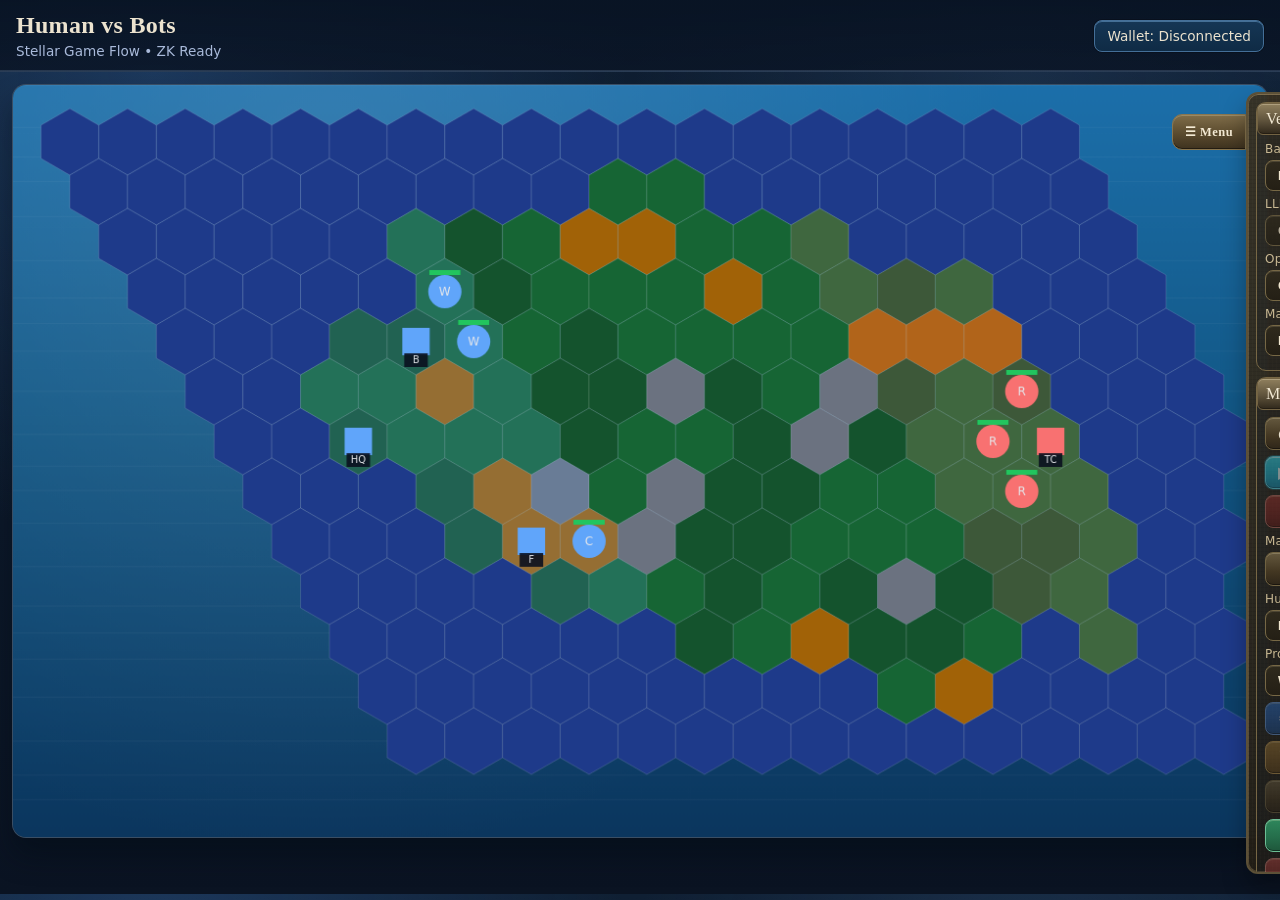
==== demo/human-vs-bots/index.html @ 80f73990 "Clean up unused Zemeroth demo assets" ====
<!doctype html>
<html lang="en">
<head>
    <meta charset="UTF-8">
    <meta name="viewport" content="width=device-width, initial-scale=1.0">
    <title>Human vs Bots</title>
    <link rel="stylesheet" href="./styles.css">
</head>
<body>
    <header class="topbar">
        <div>
            <h1>Human vs Bots</h1>
            <p class="subtitle">Stellar Game Flow • ZK Ready</p>
        </div>
        <div class="badge" id="walletState">Wallet: Disconnected</div>
    </header>

    <main class="layout">
        <section class="arena-wrap">
            <canvas id="arena" width="1280" height="768"></canvas>
            <div class="overlay" id="resultBanner"></div>
        </section>

        <aside class="panel-drawer" id="panelDrawer">
            <button class="drawer-toggle" id="btnTogglePanel" type="button">☰ Menu</button>
            <div class="panel">
                <details class="menu-group" open>
                    <summary>Versus Setup</summary>
                    <div class="group-body">
                        <label class="field-label" for="modeSelect">Battle Mode</label>
                        <select id="modeSelect">
                            <option value="human-vs-llm" selected>Human vs LLM</option>
                            <option value="llm-vs-llm">LLM vs LLM</option>
                        </select>

                        <label class="field-label" for="llmHumanSelect">LLM A (for LLM vs LLM)</label>
                        <select id="llmHumanSelect">
                            <option value="claude-3-5-sonnet">Claude 3.5 Sonnet (Hard)</option>
                            <option value="claude-3-opus">Claude 3 Opus (Very Hard)</option>
                            <option value="clawbot-v2">Clawbot v2 (Medium)</option>
                            <option value="gpt-4o">OpenAI GPT-4o (Hard)</option>
                            <option value="gpt-4.1-mini">OpenAI GPT-4.1 mini (Medium)</option>
                            <option value="o1-mini">OpenAI o1-mini (Very Hard)</option>
                        </select>

                        <label class="field-label" for="aiSelect">Opponent LLM</label>
                        <select id="aiSelect">
                            <option value="claude-3-5-sonnet" selected>Claude 3.5 Sonnet (Hard)</option>
                            <option value="claude-3-opus">Claude 3 Opus (Very Hard)</option>
                            <option value="clawbot-v2">Clawbot v2 (Medium)</option>
                            <option value="gpt-4o">OpenAI GPT-4o (Hard)</option>
                            <option value="gpt-4.1-mini">OpenAI GPT-4.1 mini (Medium)</option>
                            <option value="o1-mini">OpenAI o1-mini (Very Hard)</option>
                        </select>
                        <label class="field-label" for="difficultySelect">Map Difficulty</label>
                        <select id="difficultySelect">
                            <option value="easy">Easy</option>
                            <option value="normal" selected>Normal</option>
                            <option value="hard">Hard</option>
                        </select>
                    </div>
                </details>

                <details class="menu-group" open>
                    <summary>Match Control</summary>
                    <div class="group-body">
                        <button id="btnConnect" class="action-wallet">Connect Wallet</button>
                        <button id="btnStart" class="action-start">Start Game</button>
                        <button id="btnEndTurn" class="action-end">End Turn</button>

                        <label class="field-label">Map Zoom</label>
                        <div class="zoom-row">
                            <button id="btnZoomOut" type="button" class="zoom-btn">−</button>
                            <button id="btnZoomReset" type="button" class="zoom-btn">100%</button>
                            <button id="btnZoomIn" type="button" class="zoom-btn">+</button>
                        </div>

                        <label class="field-label" for="buildingSelect">Human Building</label>
                        <select id="buildingSelect">
                            <option value="barracks">Barracks (Warrior)</option>
                            <option value="factory">Factory (Car)</option>
                        </select>
                        <label class="field-label" for="produceSelect">Produce Unit</label>
                        <select id="produceSelect">
                            <option value="warrior">Warrior</option>
                            <option value="car">Car</option>
                        </select>
                        <button id="btnProduce" class="action-produce">Produce Unit</button>
                        <button id="btnConquer" class="action-conquer">Conquer Tile (uses selected unit action)</button>
                        <button id="btnProof">Generate ZK Proof</button>
                        <button id="btnExportProofs">Export Proofs JSON</button>
                        <button id="btnEnd" class="action-end">End Game</button>
                        <button id="btnReset">Reset Arena</button>

                        <div class="contract-box">
                            <span>Testnet Hub Contract</span>
                            <code>CB4VZAT2U3UC6XFK3N23SKRF2NDCMP3QHJYMCHHFMZO7MRQO6DQ2EMYG</code>
                        </div>
                    </div>
                </details>

                <details class="menu-group" open>
                    <summary>Match Stats</summary>
                    <div class="group-body">
                        <div class="stats">
                            <div><span>Battle Mode</span><strong id="selectedMode">Human vs LLM</strong></div>
                            <div><span>LLM A</span><strong id="selectedHumanModel">Claude 3.5 Sonnet</strong></div>
                            <div><span>Opponent LLM</span><strong id="selectedAI">Claude 3.5 Sonnet</strong></div>
                            <div><span>Map Difficulty</span><strong id="selectedDifficulty">normal</strong></div>
                            <div><span>Humans</span><strong id="humansCount">0</strong></div>
                            <div><span>Bots</span><strong id="botsCount">0</strong></div>
                            <div><span>Turn</span><strong id="turnCount">0</strong></div>
                            <div><span>Phase</span><strong id="phaseState">player</strong></div>
                            <div><span>Human Territory</span><strong id="humanTerritory">0</strong></div>
                            <div><span>Bot Territory</span><strong id="botTerritory">0</strong></div>
                            <div><span>Proofs</span><strong id="proofCount">0</strong></div>
                            <div><span>Match</span><strong id="matchState">Idle</strong></div>
                        </div>
                    </div>
                </details>

                <details class="menu-group" open>
                    <summary>Event Log</summary>
                    <div class="group-body">
                        <div id="log" class="log"></div>
                    </div>
                </details>

                <details class="menu-group" open>
                    <summary>Quickstart Flow</summary>
                    <div class="group-body">
                        <div class="flow">
                            <div><span>1</span><strong>setup</strong><small id="stepSetup">ready</small></div>
                            <div><span>2</span><strong>create human-vs-bots</strong><small id="stepCreate">ready</small></div>
                            <div><span>3</span><strong>dev:game human-vs-bots</strong><small id="stepDev">running</small></div>
                        </div>
                    </div>
                </details>
            </div>
        </aside>
    </main>

    <script type="module" src="./game.js"></script>
</body>
</html>
---- demo/human-vs-bots/styles.css ----
:root {
  --bg: #0a1322;
  --bg2: #0f1f33;
  --panel: #252114;
  --panel-soft: #2f2918;
  --line: #5c5037;
  --text: #ece3cf;
  --muted: #c8b893;
  --human: #6db8ff;
  --bot: #ff8f86;
  --ok: #62d28f;
  --danger: #b44e44;
  --stone-hi: #8f7f5d;
  --stone-mid: #5f533c;
  --stone-lo: #30281b;
}
* { box-sizing: border-box; }
body {
  margin: 0;
  background:
    radial-gradient(circle at 12% 8%, rgba(54, 106, 173, 0.35), transparent 34%),
    radial-gradient(circle at 80% 10%, rgba(67, 106, 156, 0.22), transparent 30%),
    linear-gradient(180deg, var(--bg2), var(--bg));
  color: var(--text);
  font-family: "Trebuchet MS", "Segoe UI", system-ui, sans-serif;
}
.topbar {
  display: flex;
  justify-content: space-between;
  align-items: center;
  border-bottom: 1px solid rgba(107, 138, 179, 0.35);
  padding: 12px 16px;
  background: linear-gradient(180deg, rgba(8, 19, 35, 0.95), rgba(10, 21, 38, 0.88));
  box-shadow: inset 0 -1px 0 rgba(160, 195, 239, 0.18);
}
.topbar h1 {
  margin: 0;
  font-size: 1.5rem;
  font-family: Georgia, "Times New Roman", serif;
  letter-spacing: .3px;
}
.subtitle {
  margin: 4px 0 0;
  color: #a9bada;
  font-size: .85rem;
}
.badge {
  border: 1px solid #446f98;
  background: linear-gradient(180deg, #153655, #0f2b45);
  padding: 7px 12px;
  border-radius: 8px;
  font-size: .85rem;
  box-shadow: inset 0 1px 0 rgba(124, 180, 229, .45), 0 0 0 1px rgba(0, 0, 0, .25);
}
.layout {
  position: relative;
  display: block;
  padding: 12px;
  min-height: calc(100vh - 78px);
}
.arena-wrap {
  position: relative;
  border: 1px solid rgba(120, 144, 170, .45);
  border-radius: 14px;
  overflow: hidden;
  background: #08172a;
  min-height: 72vh;
  display: grid;
  place-items: center;
  box-shadow:
    0 18px 28px rgba(2, 10, 20, .45),
    inset 0 0 0 1px rgba(176, 208, 242, .16),
    inset 0 14px 35px rgba(39, 86, 141, .16);
}

.panel-drawer {
  position: absolute;
  top: 20px;
  right: 0;
  width: 338px;
  max-width: calc(100vw - 20px);
  transform: translateX(calc(100% - 34px));
  transition: transform .24s ease;
  z-index: 8;
  pointer-events: none;
}

.panel-drawer.open {
  transform: translateX(0);
}

.panel-drawer .panel,
.panel-drawer .drawer-toggle {
  pointer-events: auto;
}

.drawer-toggle {
  position: absolute;
  top: 22px;
  left: -74px;
  width: 74px;
  border-radius: 10px 0 0 10px;
  background: linear-gradient(180deg, #7f6d49, #59492d 58%, #3e321f);
  border: 1px solid #89764f;
  color: #f4ead4;
  font-size: .78rem;
  font-family: Georgia, "Times New Roman", serif;
  letter-spacing: .5px;
  padding: 9px 6px;
}

#arena {
  width: 100%;
  height: auto;
  aspect-ratio: 1280 / 768;
  display: block;
  object-fit: contain;
}
.overlay {
  position: absolute;
  inset: 0;
  display: none;
  place-items: center;
  font-size: 2rem;
  font-weight: 800;
  background: rgba(0, 0, 0, 0.5);
}
.overlay.show { display: grid; }
.panel {
  position: relative;
  isolation: isolate;
  border: 2px solid var(--line);
  border-radius: 12px;
  padding: 8px;
  max-height: calc(100vh - 118px);
  overflow: auto;
  background:
    linear-gradient(180deg, rgba(56, 48, 33, .95), rgba(36, 31, 22, .95)),
    repeating-linear-gradient(45deg, rgba(255, 255, 255, .03), rgba(255, 255, 255, .03) 2px, rgba(0, 0, 0, 0) 2px, rgba(0, 0, 0, 0) 5px);
  box-shadow:
    inset 0 0 0 1px rgba(176, 149, 105, .35),
    inset 0 1px 0 rgba(223, 201, 150, .24),
    0 14px 24px rgba(0, 0, 0, .32);
}

.panel::before {
  content: '';
  position: absolute;
  inset: 0;
  pointer-events: none;
  z-index: 0;
  background:
    repeating-linear-gradient(0deg, rgba(0, 0, 0, .16) 0 1px, transparent 1px 4px),
    repeating-linear-gradient(90deg, rgba(255, 230, 184, .05) 0 1px, transparent 1px 4px);
  opacity: .35;
}

.panel > * {
  position: relative;
  z-index: 1;
}

.menu-group {
  margin: 0 0 6px;
  border: 1px solid #776745;
  border-radius: 10px;
  background: rgba(17, 24, 38, 0.22);
}

.menu-group > summary {
  list-style: none;
  border: 1px solid #736343;
  border-radius: 6px;
  padding: 6px 8px;
  margin: 0;
  font-family: Georgia, "Times New Roman", serif;
  letter-spacing: .2px;
  color: #f1e8d3;
  background: linear-gradient(180deg, var(--stone-hi), var(--stone-mid) 55%, var(--stone-lo));
  box-shadow: inset 0 1px 0 rgba(255, 245, 213, .28), inset 0 -1px 0 rgba(15, 11, 5, .4);
  cursor: pointer;
}

.menu-group > summary::-webkit-details-marker {
  display: none;
}

.menu-group > summary::after {
  content: '▾';
  float: right;
  opacity: .9;
}

.menu-group:not([open]) > summary::after {
  content: '▸';
}

.group-body {
  padding: 7px 8px 8px;
}

.zoom-row {
  display: grid;
  grid-template-columns: 1fr 1.2fr 1fr;
  gap: 6px;
  margin-bottom: 6px;
}

.zoom-btn {
  margin-bottom: 0;
  min-height: 34px;
  padding: 6px;
  font-size: .88rem;
}

.flow {
  border: 1px solid #6f5f43;
  border-radius: 8px;
  overflow: hidden;
  margin-bottom: 0;
  background: linear-gradient(180deg, rgba(22, 34, 56, .88), rgba(13, 24, 41, .9));
}
.flow > div {
  display: grid;
  grid-template-columns: 24px 1fr auto;
  align-items: center;
  gap: 8px;
  border-bottom: 1px solid rgba(95, 123, 156, .34);
  padding: 5px 7px;
}
.flow > div:last-child { border-bottom: 0; }
.flow span {
  width: 20px;
  height: 20px;
  border-radius: 4px;
  background: linear-gradient(180deg, #1a324f, #10253f);
  border: 1px solid #446790;
  display: inline-grid;
  place-items: center;
  font-size: .75rem;
}
.flow strong { font-size: .83rem; }
.flow small { color: var(--ok); font-size: .7rem; }

.field-label {
  display: block;
  color: var(--muted);
  font-size: .75rem;
  margin-bottom: 4px;
  letter-spacing: .2px;
}

select {
  width: 100%;
  border: 1px solid #776845;
  background: linear-gradient(180deg, #2f2a1d, #241f15);
  color: #f0e6cf;
  border-radius: 8px;
  padding: 6px 8px;
  font-weight: 600;
  margin-bottom: 6px;
  font-size: .8rem;
  box-shadow: inset 0 1px 0 rgba(244, 224, 178, .15);
}

button {
  width: 100%;
  margin-bottom: 6px;
  border: 1px solid #706241;
  background: linear-gradient(180deg, #64583e, #433722 58%, #2f2619);
  color: #f0e7d5;
  border-radius: 8px;
  padding: 8px 9px;
  text-align: center;
  font-weight: 650;
  cursor: pointer;
  letter-spacing: .15px;
  font-size: .82rem;
  box-shadow: inset 0 1px 0 rgba(255, 240, 199, .22), inset 0 -1px 0 rgba(0, 0, 0, .45);
}

button[class*="action-"] {
  position: relative;
  padding-left: 34px;
}

button[class*="action-"]::before {
  position: absolute;
  left: 12px;
  top: 50%;
  transform: translateY(-50%);
  opacity: .95;
  font-size: .95rem;
}

.action-wallet::before { content: '◉'; }
.action-start::before { content: '▶'; }
.action-end::before { content: '⏳'; }
.action-produce::before { content: '⚙'; }
.action-conquer::before { content: '⚔'; }
button:hover {
  filter: brightness(1.08);
}
button:disabled {
  opacity: .5;
  cursor: not-allowed;
}

#btnStart {
  background: linear-gradient(180deg, #2dd0e5, #1ab2cf 48%, #1188ad);
  border-color: #57d8f0;
  color: #e9fcff;
  box-shadow:
    inset 0 1px 0 rgba(215, 252, 255, .65),
    inset 0 -1px 0 rgba(8, 57, 78, .45),
    0 0 0 1px rgba(26, 153, 181, .4);
}

#btnEndTurn {
  background: linear-gradient(180deg, #8f2f2c, #7a2523 50%, #5e1b1a);
  border-color: #ba6a62;
}

#btnEndTurn.active-turn {
  background: linear-gradient(180deg, #ad443f, #8b2f2a 50%, #6e221f);
  border-color: #d3897c;
  box-shadow: inset 0 1px 0 rgba(255, 218, 206, .35), 0 0 0 1px rgba(183, 102, 95, .45);
}

#btnEnd {
  background: linear-gradient(180deg, #a3403d, #7d2927 56%, #5d1d1c);
  border-color: #cb7c73;
}

#btnProduce {
  background: linear-gradient(180deg, #2664b4, #20539a 54%, #1a447d);
  border-color: #5f91d4;
}

#btnConquer {
  background: linear-gradient(180deg, #8d6b31, #715325 56%, #5a411d);
  border-color: #b7914e;
}

#btnConquer.active-turn {
  background: linear-gradient(180deg, #ae853d, #8a672f 56%, #705223);
  border-color: #e0bc72;
  box-shadow: inset 0 1px 0 rgba(255, 238, 188, .4), 0 0 0 1px rgba(193, 156, 82, .45);
}

#btnExportProofs {
  background: linear-gradient(180deg, #2e865b, #256e4b 56%, #1e573b);
  border-color: #6cbf95;
}

#btnExportProofs:hover {
  filter: brightness(1.08);
}

.contract-box {
  margin-top: 5px;
  margin-bottom: 0;
  border: 1px solid #746847;
  border-radius: 8px;
  padding: 8px;
  background: linear-gradient(180deg, rgba(38, 31, 19, .95), rgba(28, 23, 15, .95));
}
.contract-box span {
  display: block;
  color: var(--muted);
  font-size: .75rem;
  margin-bottom: 4px;
}
.contract-box code {
  display: block;
  font-size: .64rem;
  color: #dfd3b5;
  word-break: break-all;
}

.stats {
  margin-top: 0;
  border: 1px solid #716144;
  border-radius: 8px;
  overflow: hidden;
  background: linear-gradient(180deg, rgba(36, 30, 19, .92), rgba(27, 22, 15, .92));
}
.stats div {
  display: flex;
  justify-content: space-between;
  padding: 6px 8px;
  border-bottom: 1px solid rgba(139, 117, 79, .42);
}
.stats div:last-child { border-bottom: 0; }
.stats span { color: var(--muted); }
.stats strong {
  color: #f7edda;
}
.log {
  height: 160px;
  overflow: auto;
  border: 1px solid #706241;
  border-radius: 8px;
  padding: 6px;
  background: linear-gradient(180deg, rgba(19, 32, 56, .95), rgba(13, 22, 40, .95));
  font-size: .78rem;
}
.log div { margin-bottom: 6px; color: #cbd5e1; }
.log .ok { color: var(--ok); }
.log .warn { color: #fbbf24; }
.log .err { color: #f87171; }

::-webkit-scrollbar {
  width: 10px;
}

::-webkit-scrollbar-track {
  background: rgba(18, 22, 31, .55);
}

::-webkit-scrollbar-thumb {
  background: #6a5938;
  border-radius: 8px;
  border: 1px solid #3f311f;
}

@media (max-width: 1100px) {
  .arena-wrap { min-height: 50vh; }

  .panel-drawer {
    width: min(330px, calc(100vw - 14px));
    top: 12px;
    transform: translateX(calc(100% - 40px));
  }

  .panel-drawer .panel {
    max-height: calc(100vh - 115px);
  }

  .drawer-toggle {
    left: -66px;
    width: 66px;
  }
}
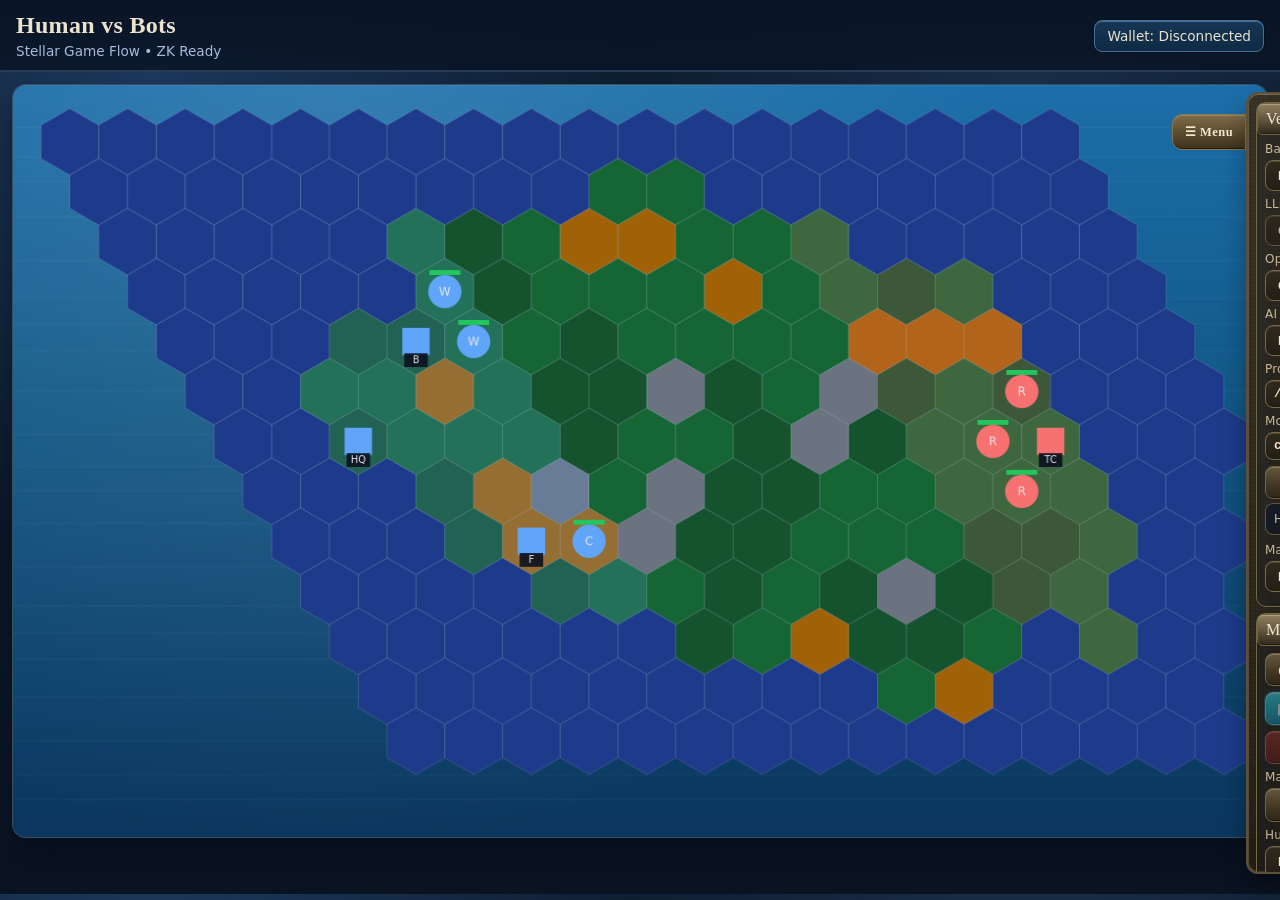
==== commit 8a9f431c: "feat: add safe AI opponent provider layer" ====
--- a/demo/human-vs-bots/index.html
+++ b/demo/human-vs-bots/index.html
@@ -52,6 +52,19 @@
                             <option value="gpt-4.1-mini">OpenAI GPT-4.1 mini (Medium)</option>
                             <option value="o1-mini">OpenAI o1-mini (Very Hard)</option>
                         </select>
+                        <label class="field-label" for="aiProviderSelect">AI Decision Provider</label>
+                        <select id="aiProviderSelect">
+                            <option value="heuristic" selected>Heuristic fallback</option>
+                            <option value="proxy">Cloud proxy</option>
+                            <option value="local-openai">Local OpenAI-compatible</option>
+                            <option value="mcp">MCP tool</option>
+                        </select>
+                        <label class="field-label" for="aiEndpointInput">Proxy / Local Endpoint</label>
+                        <input id="aiEndpointInput" type="text" value="/api/ai-opponent/decide" spellcheck="false">
+                        <label class="field-label" for="aiModelInput">Model / MCP Tool</label>
+                        <input id="aiModelInput" type="text" value="claude-3-5-sonnet" spellcheck="false">
+                        <button id="btnTestAiProvider" type="button">Test AI Connection</button>
+                        <div class="connection-state" id="aiConnectionState">Heuristic fallback ready</div>
                         <label class="field-label" for="difficultySelect">Map Difficulty</label>
                         <select id="difficultySelect">
                             <option value="easy">Easy</option>
@@ -106,6 +119,7 @@
                             <div><span>Battle Mode</span><strong id="selectedMode">Human vs LLM</strong></div>
                             <div><span>LLM A</span><strong id="selectedHumanModel">Claude 3.5 Sonnet</strong></div>
                             <div><span>Opponent LLM</span><strong id="selectedAI">Claude 3.5 Sonnet</strong></div>
+                            <div><span>AI Provider</span><strong id="selectedAIProvider">Heuristic</strong></div>
                             <div><span>Map Difficulty</span><strong id="selectedDifficulty">normal</strong></div>
                             <div><span>Humans</span><strong id="humansCount">0</strong></div>
                             <div><span>Bots</span><strong id="botsCount">0</strong></div>
--- a/demo/human-vs-bots/styles.css
+++ b/demo/human-vs-bots/styles.css
@@ -250,7 +250,8 @@
   letter-spacing: .2px;
 }
 
-select {
+select,
+input[type="text"] {
   width: 100%;
   border: 1px solid #776845;
   background: linear-gradient(180deg, #2f2a1d, #241f15);
@@ -261,6 +262,23 @@
   margin-bottom: 6px;
   font-size: .8rem;
   box-shadow: inset 0 1px 0 rgba(244, 224, 178, .15);
+}
+
+input[type="text"] {
+  font-family: ui-monospace, "SFMono-Regular", Consolas, monospace;
+  font-size: .78rem;
+}
+
+.connection-state {
+  border: 1px solid rgba(111, 95, 67, .85);
+  border-radius: 8px;
+  color: var(--muted);
+  background: rgba(13, 24, 41, .65);
+  font-size: .75rem;
+  line-height: 1.35;
+  padding: 7px 8px;
+  margin: -2px 0 8px;
+  overflow-wrap: anywhere;
 }
 
 button {
